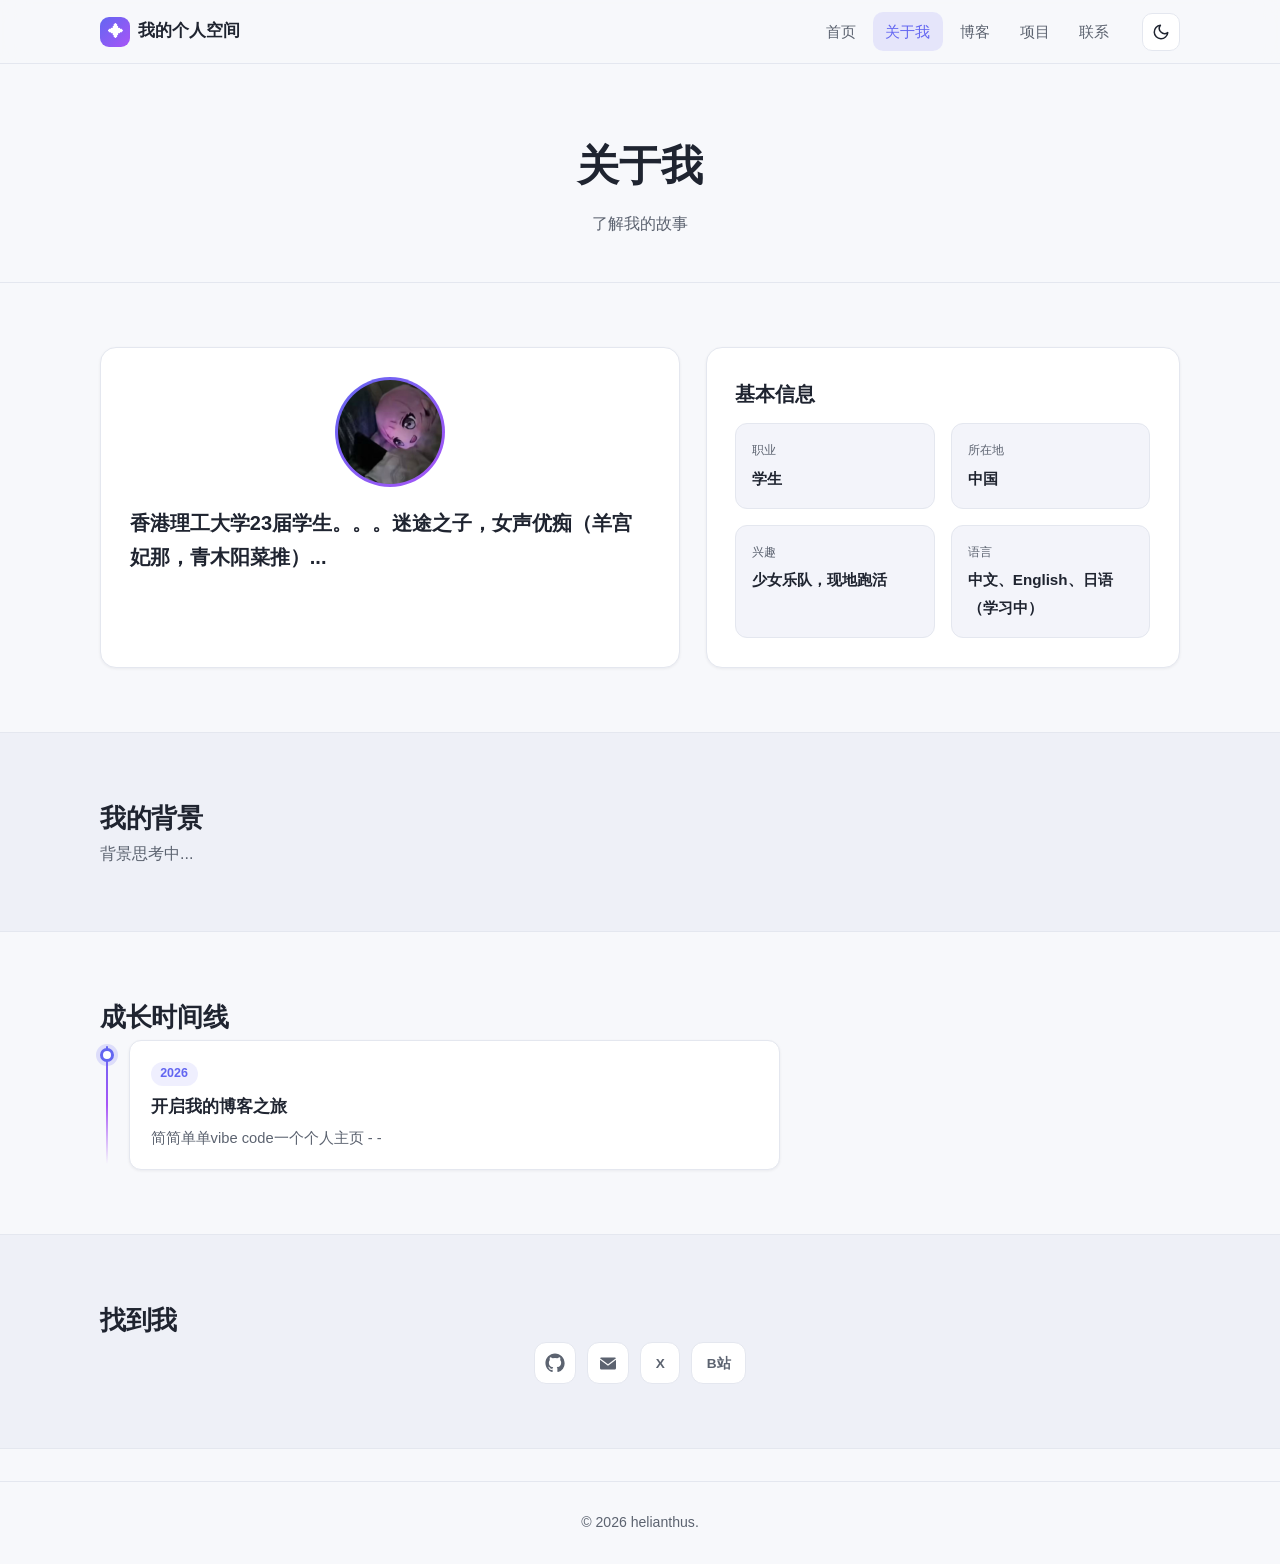
==== about.html @ b11412b5 "用新版个人博客替换原有内容" ====
<!doctype html>
<html lang="zh-CN">
<head>
  <meta charset="utf-8">
  <meta name="viewport" content="width=device-width, initial-scale=1">
  <title>关于我 - 我的个人空间</title>
  <meta name="description" content="了解我的故事、背景与成长轨迹。">
  <link rel="icon" href="assets/favicon.svg" type="image/svg+xml">
  <link rel="stylesheet" href="css/style.css">
</head>
<body>
  <header class="site-header">
    <div class="container nav-wrap">
      <a class="brand" href="index.html">
        <span class="brand-mark">✦</span>
        <span id="brand-name">我的个人空间</span>
      </a>
      <nav id="site-nav"></nav>
      <button id="theme-toggle" class="icon-btn" aria-label="切换深色模式"></button>
      <button id="nav-toggle" class="icon-btn nav-toggle" aria-label="打开菜单">
        <svg viewBox="0 0 24 24" fill="none" stroke="currentColor" stroke-width="2" stroke-linecap="round" aria-hidden="true">
          <path d="M3 6h18M3 12h18M3 18h18"/>
        </svg>
      </button>
    </div>
  </header>

  <main>
    <section class="page-hero">
      <div class="container">
        <h1>关于我</h1>
        <p>了解我的故事</p>
      </div>
    </section>

    <section class="section">
      <div class="container about-grid">
        <div class="about-card reveal">
          <img class="about-avatar js-avatar" src="assets/avatar.svg" alt="头像">
          <h2 id="about-intro"></h2>
        </div>
        <div class="about-card reveal">
          <h3>基本信息</h3>
          <div class="facts-grid" id="about-facts"></div>
        </div>
      </div>
    </section>

    <section class="section section-alt">
      <div class="container reveal">
        <h2 class="section-title">我的背景</h2>
        <p class="prose" id="about-background"></p>
      </div>
    </section>

    <section class="section">
      <div class="container reveal">
        <h2 class="section-title">成长时间线</h2>
        <ol class="timeline" id="about-timeline"></ol>
      </div>
    </section>

    <section class="section section-alt">
      <div class="container reveal">
        <h2 class="section-title">找到我</h2>
        <div class="social-links social-links-large js-social"></div>
      </div>
    </section>
  </main>

  <footer class="site-footer">
    <div class="container" id="footer-text"></div>
  </footer>

  <div id="config-error" hidden></div>
  <script src="js/markdown.js"></script>
  <script src="js/main.js"></script>
</body>
</html>
---- css/style.css ----
/* ============================================================
   个人博客样式表
   主题色由 js/main.js 根据 data/site.json 自动覆盖
   ============================================================ */

:root {
  --accent: #6366f1;
  --accent-2: #a855f7;
  --bg: #f7f8fb;
  --bg-alt: #eef0f7;
  --surface: #ffffff;
  --surface-2: #f3f4fa;
  --text: #1f2430;
  --text-muted: #5c6370;
  --border: #e4e7ef;
  --shadow-sm: 0 1px 3px rgba(20, 24, 40, 0.06);
  --shadow-md: 0 8px 24px rgba(20, 24, 40, 0.08);
  --shadow-lg: 0 20px 48px rgba(20, 24, 40, 0.14);
  --header-h: 64px;
  --radius: 16px;
  --container: 1080px;
  --font: -apple-system, BlinkMacSystemFont, "Segoe UI", "PingFang SC",
    "Hiragino Sans GB", "Microsoft YaHei", "Noto Sans SC", sans-serif;
  --mono: "SF Mono", "JetBrains Mono", Consolas, "Courier New", monospace;
  color-scheme: light;
}

[data-theme="dark"] {
  --bg: #0f1117;
  --bg-alt: #141722;
  --surface: #1a1e2a;
  --surface-2: #212637;
  --text: #e8eaf2;
  --text-muted: #9aa1b4;
  --border: #2a3042;
  --shadow-sm: 0 1px 3px rgba(0, 0, 0, 0.3);
  --shadow-md: 0 8px 24px rgba(0, 0, 0, 0.35);
  --shadow-lg: 0 20px 48px rgba(0, 0, 0, 0.5);
  color-scheme: dark;
}

* {
  box-sizing: border-box;
  margin: 0;
  padding: 0;
}

html {
  scroll-behavior: smooth;
}

body {
  font-family: var(--font);
  background: var(--bg);
  color: var(--text);
  line-height: 1.7;
  -webkit-font-smoothing: antialiased;
  transition: background 0.3s ease, color 0.3s ease;
}

img {
  max-width: 100%;
  display: block;
}

a {
  color: var(--accent);
  text-decoration: none;
}

a:hover {
  text-decoration: none;
}

.container {
  width: min(var(--container), 100% - 2.5rem);
  margin-inline: auto;
}

/* ---------- 顶部导航 ---------- */
.site-header {
  position: sticky;
  top: 0;
  z-index: 100;
  height: var(--header-h);
  background: color-mix(in srgb, var(--bg) 82%, transparent);
  -webkit-backdrop-filter: blur(14px);
  backdrop-filter: blur(14px);
  border-bottom: 1px solid var(--border);
}

.nav-wrap {
  height: 100%;
  display: flex;
  align-items: center;
  gap: 1.25rem;
}

.brand {
  display: inline-flex;
  align-items: center;
  gap: 0.5rem;
  font-weight: 700;
  font-size: 1.05rem;
  color: var(--text);
  margin-right: auto;
}

.brand-mark {
  width: 30px;
  height: 30px;
  border-radius: 9px;
  background: linear-gradient(135deg, var(--accent), var(--accent-2));
  display: inline-flex;
  align-items: center;
  justify-content: center;
  color: #fff;
  font-size: 0.95rem;
  flex: none;
}

#site-nav {
  display: flex;
  align-items: center;
  gap: 0.25rem;
}

.nav-link {
  padding: 0.45rem 0.8rem;
  border-radius: 10px;
  color: var(--text-muted);
  font-size: 0.94rem;
  font-weight: 500;
  transition: color 0.2s ease, background 0.2s ease;
}

.nav-link:hover {
  color: var(--text);
  background: var(--surface-2);
}

.nav-link.active {
  color: var(--accent);
  background: color-mix(in srgb, var(--accent) 12%, transparent);
}

.icon-btn {
  width: 38px;
  height: 38px;
  border: 1px solid var(--border);
  border-radius: 10px;
  background: var(--surface);
  color: var(--text);
  cursor: pointer;
  display: inline-flex;
  align-items: center;
  justify-content: center;
  transition: border-color 0.2s ease, transform 0.2s ease;
}

.icon-btn:hover {
  border-color: var(--accent);
  transform: translateY(-1px);
}

.icon-btn svg {
  width: 18px;
  height: 18px;
}

.nav-toggle {
  display: none;
}

/* ---------- 首页 Hero ---------- */
.hero {
  position: relative;
  overflow: hidden;
  padding: 5.5rem 0 4.5rem;
  text-align: center;
}

.hero-glow {
  position: absolute;
  inset: -20% -10% auto;
  height: 520px;
  background:
    radial-gradient(420px 280px at 30% 20%, color-mix(in srgb, var(--accent) 22%, transparent), transparent 70%),
    radial-gradient(420px 280px at 72% 30%, color-mix(in srgb, var(--accent-2) 20%, transparent), transparent 70%);
  pointer-events: none;
}

.hero-inner {
  position: relative;
  display: flex;
  flex-direction: column;
  align-items: center;
}

.hero-avatar {
  width: 128px;
  height: 128px;
  border-radius: 50%;
  object-fit: cover;
  padding: 4px;
  background: linear-gradient(135deg, var(--accent), var(--accent-2));
  box-shadow: var(--shadow-md);
  margin-bottom: 1.6rem;
}

.hero-avatar img {
  border-radius: 50%;
}

.hero-greeting {
  color: var(--text-muted);
  font-size: 1.05rem;
  margin-bottom: 0.3rem;
}

.hero-name {
  font-size: clamp(2.2rem, 6vw, 3.2rem);
  font-weight: 800;
  letter-spacing: -0.02em;
  background: linear-gradient(120deg, var(--accent), var(--accent-2));
  -webkit-background-clip: text;
  background-clip: text;
  -webkit-text-fill-color: transparent;
  margin-bottom: 0.4rem;
}

.hero-roles {
  min-height: 2em;
  font-size: 1.15rem;
  font-weight: 600;
  color: var(--text);
  margin-bottom: 1.1rem;
}

.typing-cursor {
  display: inline-block;
  width: 2px;
  height: 1.15em;
  background: var(--accent);
  margin-left: 3px;
  vertical-align: text-bottom;
  animation: blink 1s step-end infinite;
}

@keyframes blink {
  50% {
    opacity: 0;
  }
}

.hero-desc {
  max-width: 560px;
  color: var(--text-muted);
  margin: 0 auto 1.8rem;
}

.hero-actions {
  display: flex;
  gap: 0.8rem;
  flex-wrap: wrap;
  justify-content: center;
  margin-bottom: 2rem;
}

.social-links {
  display: flex;
  gap: 0.7rem;
  flex-wrap: wrap;
  justify-content: center;
}

.social-link,
.social-pill {
  display: inline-flex;
  align-items: center;
  justify-content: center;
  width: 42px;
  height: 42px;
  border-radius: 12px;
  border: 1px solid var(--border);
  background: var(--surface);
  color: var(--text-muted);
  transition: all 0.2s ease;
}

.social-link svg {
  width: 20px;
  height: 20px;
}

.social-link:hover {
  color: var(--accent);
  border-color: var(--accent);
  transform: translateY(-3px);
  box-shadow: var(--shadow-sm);
}

.social-pill {
  width: auto;
  padding: 0 0.9rem;
  font-size: 0.85rem;
  font-weight: 600;
}

.social-pill:hover {
  color: #fff;
  background: linear-gradient(135deg, var(--accent), var(--accent-2));
  border-color: transparent;
  transform: translateY(-3px);
}

/* ---------- 通用区块 ---------- */
.section {
  padding: 4rem 0;
}

.section-alt {
  background: var(--bg-alt);
  border-block: 1px solid var(--border);
}

.section-head {
  display: flex;
  align-items: baseline;
  justify-content: space-between;
  gap: 1rem;
  margin-bottom: 1.8rem;
}

.section-title,
.section-head h2 {
  font-size: 1.6rem;
  font-weight: 700;
  letter-spacing: -0.01em;
}

.more-link {
  font-size: 0.92rem;
  font-weight: 600;
  color: var(--accent);
  white-space: nowrap;
}

/* ---------- 页面头部（二级页） ---------- */
.page-hero {
  padding: 4.2rem 0 2.8rem;
  text-align: center;
  border-bottom: 1px solid var(--border);
}

.page-hero h1 {
  font-size: clamp(1.9rem, 5vw, 2.6rem);
  font-weight: 800;
  margin-bottom: 0.5rem;
}

.page-hero p {
  color: var(--text-muted);
}

/* ---------- 按钮 ---------- */
.btn {
  display: inline-flex;
  align-items: center;
  justify-content: center;
  padding: 0.7rem 1.5rem;
  border-radius: 12px;
  font-size: 0.95rem;
  font-weight: 600;
  border: 1px solid transparent;
  cursor: pointer;
  transition: all 0.2s ease;
}

.btn-primary {
  color: #fff;
  background: linear-gradient(135deg, var(--accent), var(--accent-2));
  box-shadow: 0 6px 18px color-mix(in srgb, var(--accent) 35%, transparent);
}

.btn-primary:hover {
  transform: translateY(-2px);
  box-shadow: 0 10px 26px color-mix(in srgb, var(--accent) 45%, transparent);
}

.btn-ghost {
  color: var(--text);
  border-color: var(--border);
  background: var(--surface);
}

.btn-ghost:hover {
  border-color: var(--accent);
  color: var(--accent);
  transform: translateY(-2px);
}

/* ---------- 文章卡片 ---------- */
.post-grid,
.project-grid {
  display: grid;
  grid-template-columns: repeat(auto-fill, minmax(300px, 1fr));
  gap: 1.4rem;
}

.post-card,
.project-card {
  background: var(--surface);
  border: 1px solid var(--border);
  border-radius: var(--radius);
  padding: 1.5rem;
  box-shadow: var(--shadow-sm);
  display: flex;
  flex-direction: column;
  gap: 0.7rem;
  transition: transform 0.25s ease, box-shadow 0.25s ease, border-color 0.25s ease;
}

.post-card:hover,
.project-card:hover {
  transform: translateY(-5px);
  border-color: color-mix(in srgb, var(--accent) 45%, var(--border));
  box-shadow: var(--shadow-md);
}

.post-meta {
  display: flex;
  align-items: center;
  gap: 0.6rem;
  flex-wrap: wrap;
  font-size: 0.82rem;
  color: var(--text-muted);
}

.post-card h3 {
  font-size: 1.15rem;
  font-weight: 700;
  line-height: 1.45;
}

.post-card h3 a {
  color: var(--text);
  transition: color 0.2s ease;
}

.post-card h3 a:hover {
  color: var(--accent);
}

.post-summary {
  color: var(--text-muted);
  font-size: 0.92rem;
  flex: 1;
}

.post-more {
  font-size: 0.88rem;
  font-weight: 600;
}

.tag {
  display: inline-block;
  padding: 0.18rem 0.6rem;
  border-radius: 999px;
  background: color-mix(in srgb, var(--accent) 10%, transparent);
  color: var(--accent);
  font-size: 0.76rem;
  font-weight: 600;
}

.tag-link:hover {
  background: color-mix(in srgb, var(--accent) 20%, transparent);
}

.tag-info {
  margin-bottom: 1.5rem;
  color: var(--text-muted);
  font-size: 0.92rem;
}

.empty {
  color: var(--text-muted);
  text-align: center;
  padding: 3rem 0;
}

/* ---------- 关于页 ---------- */
.about-grid {
  display: grid;
  grid-template-columns: 1.1fr 0.9fr;
  gap: 1.6rem;
}

.about-card {
  background: var(--surface);
  border: 1px solid var(--border);
  border-radius: var(--radius);
  padding: 1.8rem;
  box-shadow: var(--shadow-sm);
}

.about-avatar {
  width: 110px;
  height: 110px;
  border-radius: 50%;
  object-fit: cover;
  padding: 3px;
  background: linear-gradient(135deg, var(--accent), var(--accent-2));
  margin: 0 auto 1.2rem;
}

.about-card h2,
.about-card h3 {
  font-size: 1.25rem;
  margin-bottom: 0.8rem;
}

.about-card p {
  color: var(--text-muted);
}

.facts-grid {
  display: grid;
  grid-template-columns: repeat(2, 1fr);
  gap: 1rem;
}

.fact-card {
  background: var(--surface-2);
  border: 1px solid var(--border);
  border-radius: 12px;
  padding: 1rem;
}

.fact-label {
  display: block;
  font-size: 0.78rem;
  color: var(--text-muted);
  margin-bottom: 0.2rem;
}

.fact-value {
  font-weight: 600;
  font-size: 0.95rem;
}

.prose {
  color: var(--text-muted);
  max-width: 720px;
}

/* ---------- 时间线 ---------- */
.timeline {
  list-style: none;
  max-width: 680px;
  position: relative;
  padding-left: 1.8rem;
}

.timeline::before {
  content: "";
  position: absolute;
  left: 6px;
  top: 6px;
  bottom: 6px;
  width: 2px;
  background: linear-gradient(180deg, var(--accent), var(--accent-2), transparent);
  border-radius: 2px;
}

.timeline-item {
  position: relative;
  padding-bottom: 2rem;
}

.timeline-item:last-child {
  padding-bottom: 0;
}

.timeline-dot {
  position: absolute;
  left: -1.8rem;
  top: 8px;
  width: 14px;
  height: 14px;
  border-radius: 50%;
  background: var(--surface);
  border: 3px solid var(--accent);
  box-shadow: 0 0 0 4px color-mix(in srgb, var(--accent) 18%, transparent);
}

.timeline-card {
  background: var(--surface);
  border: 1px solid var(--border);
  border-radius: 12px;
  padding: 1.1rem 1.3rem;
  box-shadow: var(--shadow-sm);
}

.timeline-date {
  display: inline-block;
  font-size: 0.78rem;
  font-weight: 700;
  color: var(--accent);
  background: color-mix(in srgb, var(--accent) 10%, transparent);
  padding: 0.1rem 0.6rem;
  border-radius: 999px;
  margin-bottom: 0.4rem;
}

.timeline-card h3 {
  font-size: 1.05rem;
  margin-bottom: 0.3rem;
}

.timeline-card p {
  color: var(--text-muted);
  font-size: 0.92rem;
}

/* ---------- 项目页 ---------- */
.project-card h3 {
  font-size: 1.15rem;
}

.project-card p {
  color: var(--text-muted);
  font-size: 0.92rem;
  flex: 1;
}

.project-tags {
  display: flex;
  gap: 0.4rem;
  flex-wrap: wrap;
}

.project-link {
  font-size: 0.88rem;
  font-weight: 600;
}

/* ---------- 联系页 ---------- */
.contact-wrap {
  display: flex;
  justify-content: center;
}

.contact-card {
  max-width: 560px;
  width: 100%;
  text-align: center;
  background: var(--surface);
  border: 1px solid var(--border);
  border-radius: var(--radius);
  padding: 3rem 2.2rem;
  box-shadow: var(--shadow-md);
}

.contact-card h2 {
  font-size: 1.5rem;
  margin-bottom: 0.8rem;
}

.contact-card p {
  color: var(--text-muted);
  margin-bottom: 1.8rem;
}

.contact-card .btn {
  margin-bottom: 1.8rem;
}

/* ---------- 文章阅读页 ---------- */
.section-post {
  padding-top: 2.5rem;
}

.back-link {
  display: inline-block;
  color: var(--text-muted);
  font-size: 0.92rem;
  margin-bottom: 1.4rem;
  transition: color 0.2s ease;
}

.back-link:hover {
  color: var(--accent);
}

.post-article {
  max-width: 760px;
  margin-inline: auto;
  background: var(--surface);
  border: 1px solid var(--border);
  border-radius: var(--radius);
  padding: 2.6rem 2.4rem;
  box-shadow: var(--shadow-sm);
}

.post-header {
  border-bottom: 1px solid var(--border);
  padding-bottom: 1.4rem;
  margin-bottom: 1.8rem;
}

.post-header h1 {
  font-size: clamp(1.6rem, 4vw, 2.1rem);
  font-weight: 800;
  line-height: 1.35;
  margin-bottom: 0.8rem;
}

.post-content {
  font-size: 1.02rem;
}

.post-content > * + * {
  margin-top: 1.1rem;
}

.post-content h1,
.post-content h2,
.post-content h3,
.post-content h4 {
  font-weight: 700;
  line-height: 1.4;
  margin-top: 2.1rem;
}

.post-content h1 {
  font-size: 1.7rem;
}

.post-content h2 {
  font-size: 1.4rem;
  padding-bottom: 0.35rem;
  border-bottom: 1px solid var(--border);
}

.post-content h3 {
  font-size: 1.18rem;
}

.post-content p {
  color: var(--text);
}

.post-content a {
  text-decoration: underline;
  text-underline-offset: 3px;
}

.post-content a:hover {
  text-decoration: none;
  color: var(--accent-2);
}

.post-content ul,
.post-content ol {
  padding-left: 1.5rem;
}

.post-content ul li,
.post-content ol li {
  margin-top: 0.4rem;
}

.post-content blockquote {
  border-left: 4px solid var(--accent);
  background: var(--surface-2);
  border-radius: 0 12px 12px 0;
  padding: 0.9rem 1.2rem;
  color: var(--text-muted);
  font-style: italic;
}

.post-content code {
  font-family: var(--mono);
  font-size: 0.88em;
  background: var(--surface-2);
  border: 1px solid var(--border);
  border-radius: 6px;
  padding: 0.12em 0.4em;
}

.post-content pre {
  background: #161a26;
  color: #d7dbe8;
  border-radius: 12px;
  padding: 1.2rem 1.3rem;
  overflow-x: auto;
  font-size: 0.9rem;
  line-height: 1.6;
}

.post-content pre code {
  background: transparent;
  border: none;
  padding: 0;
  color: inherit;
  font-size: inherit;
}

.post-content img {
  border-radius: 12px;
  margin-inline: auto;
}

.post-content hr {
  border: none;
  height: 1px;
  background: var(--border);
  margin: 2rem 0;
}

.post-nav {
  max-width: 760px;
  margin: 1.6rem auto 0;
  display: flex;
  justify-content: space-between;
  gap: 1rem;
}

.post-nav-link {
  font-size: 0.9rem;
  font-weight: 600;
  color: var(--text-muted);
  max-width: 45%;
  transition: color 0.2s ease;
}

.post-nav-link:hover {
  color: var(--accent);
}

/* ---------- 首页关于预告 / CTA ---------- */
.about-teaser {
  text-align: center;
  max-width: 640px;
}

.about-teaser h2 {
  font-size: 1.6rem;
  margin-bottom: 1rem;
}

.about-teaser p {
  color: var(--text-muted);
  margin-bottom: 1.6rem;
}

.cta-box {
  text-align: center;
  background: linear-gradient(135deg, color-mix(in srgb, var(--accent) 10%, var(--surface)), color-mix(in srgb, var(--accent-2) 10%, var(--surface)));
  border: 1px solid var(--border);
  border-radius: var(--radius);
  padding: 3rem 2rem;
}

.cta-box h2 {
  font-size: 1.6rem;
  margin-bottom: 0.6rem;
}

.cta-box p {
  color: var(--text-muted);
  margin-bottom: 1.6rem;
}

/* ---------- 404 ---------- */
.notfound h1 {
  font-size: clamp(4rem, 14vw, 7rem);
  line-height: 1;
  background: linear-gradient(120deg, var(--accent), var(--accent-2));
  -webkit-background-clip: text;
  background-clip: text;
  -webkit-text-fill-color: transparent;
  margin-bottom: 0.6rem;
}

.notfound p {
  color: var(--text-muted);
  margin-bottom: 1.8rem;
}

/* ---------- 页脚 ---------- */
.site-footer {
  border-top: 1px solid var(--border);
  padding: 1.8rem 0;
  margin-top: 2rem;
  text-align: center;
  color: var(--text-muted);
  font-size: 0.88rem;
}

/* ---------- 配置加载错误提示 ---------- */
#config-error {
  background: #fdecea;
  color: #b3261e;
  border: 1px solid #f5c6c2;
  border-radius: 10px;
  padding: 0.8rem 1rem;
  margin: 1rem auto;
  max-width: var(--container);
  font-size: 0.9rem;
}

/* ---------- 滚动显现动画 ---------- */
.reveal {
  opacity: 0;
  transform: translateY(24px);
  transition: opacity 0.6s ease, transform 0.6s ease;
}

.reveal.visible {
  opacity: 1;
  transform: none;
}

/* ---------- 响应式 ---------- */
@media (max-width: 768px) {
  .nav-toggle {
    display: inline-flex;
  }

  #site-nav {
    position: fixed;
    top: var(--header-h);
    left: 0;
    right: 0;
    flex-direction: column;
    align-items: stretch;
    gap: 0.25rem;
    padding: 0.8rem 1.25rem 1.2rem;
    background: var(--surface);
    border-bottom: 1px solid var(--border);
    box-shadow: var(--shadow-lg);
    transform: translateY(-130%);
    transition: transform 0.28s ease;
  }

  body.nav-open #site-nav {
    transform: translateY(0);
  }

  .nav-link {
    padding: 0.7rem 0.9rem;
  }

  .hero {
    padding: 4rem 0 3.2rem;
  }

  .section {
    padding: 3rem 0;
  }

  .about-grid {
    grid-template-columns: 1fr;
  }

  .post-article {
    padding: 1.8rem 1.3rem;
  }

  .facts-grid {
    grid-template-columns: 1fr;
  }
}

@media (prefers-reduced-motion: reduce) {
  * {
    animation-duration: 0.01ms !important;
    animation-iteration-count: 1 !important;
    transition-duration: 0.01ms !important;
  }

  .reveal {
    opacity: 1;
    transform: none;
  }
}
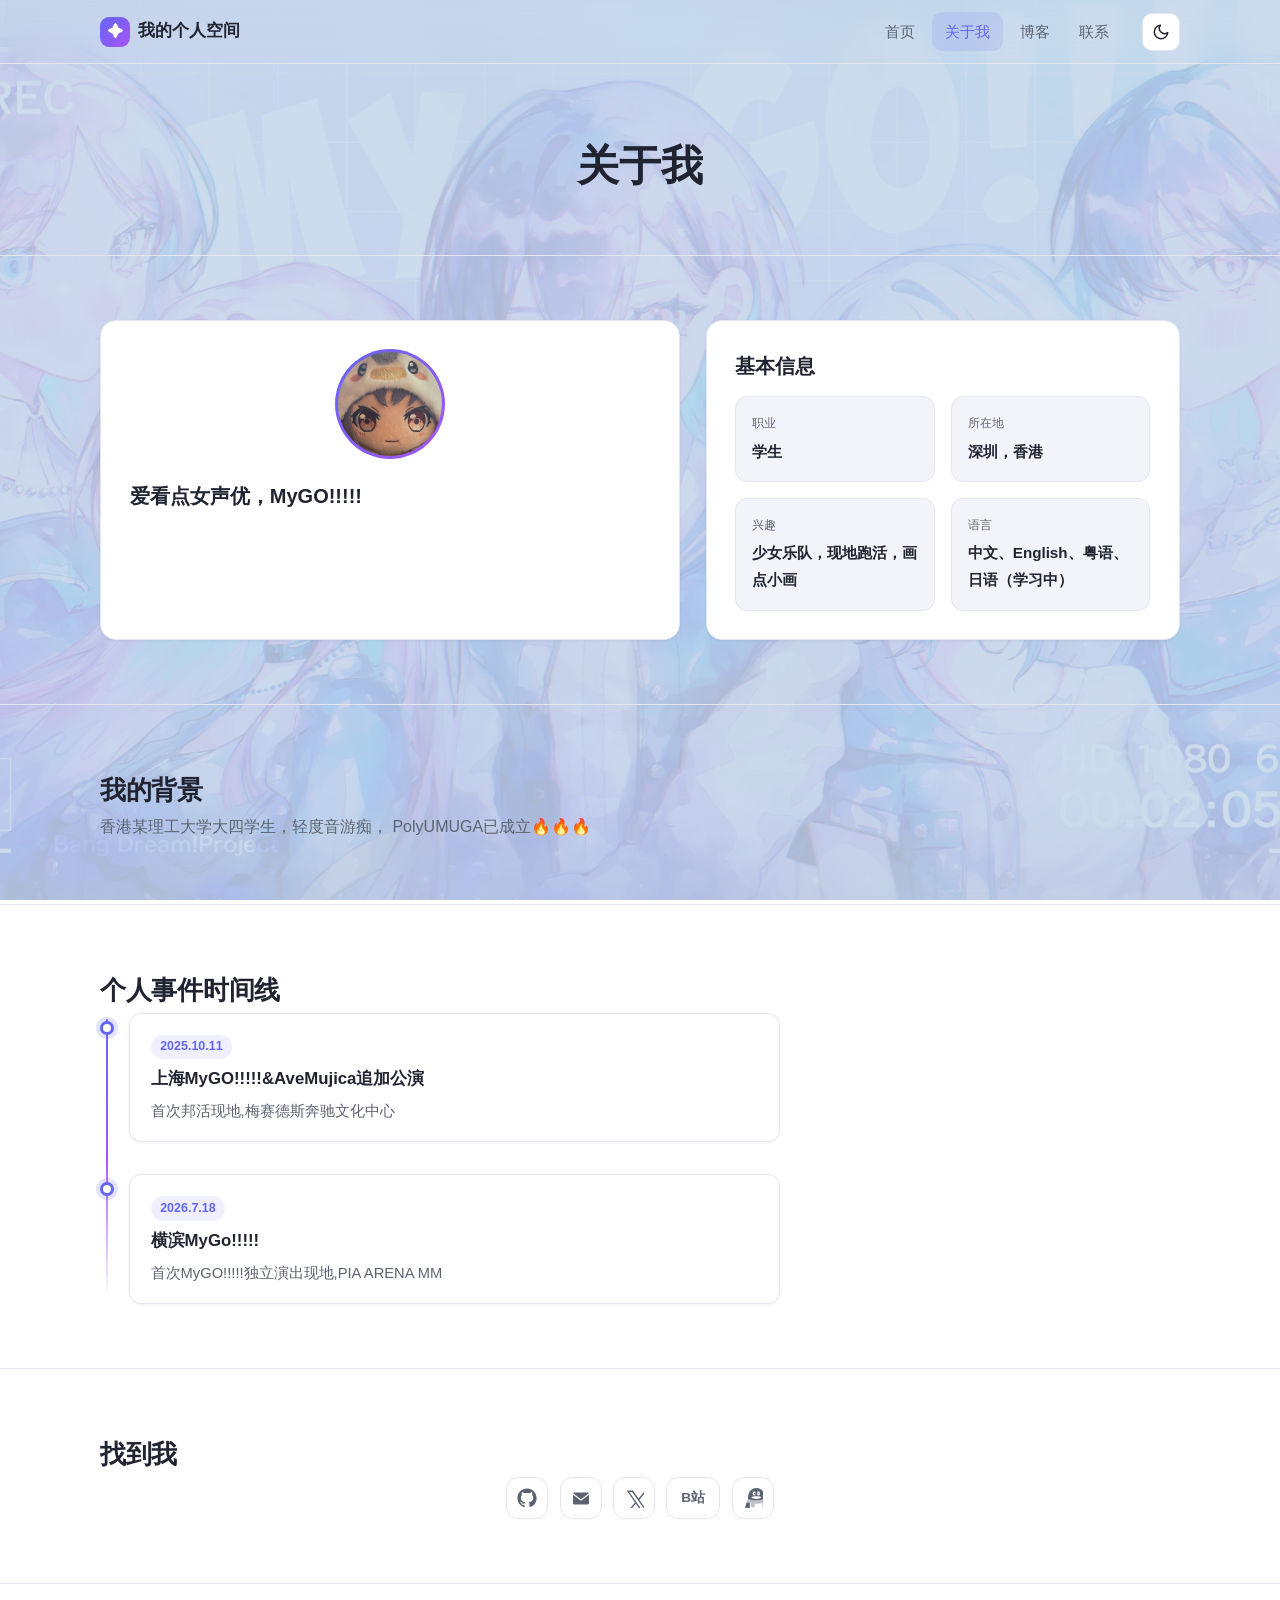
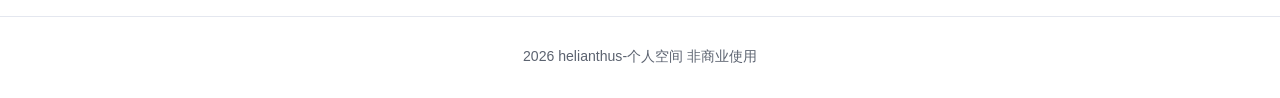
==== commit 7f51cc8a: "移除了"项目"，博客内容更新，添加了新的联系方式" ====
--- a/about.html
+++ b/about.html
@@ -29,7 +29,6 @@
     <section class="page-hero">
       <div class="container">
         <h1>关于我</h1>
-        <p>了解我的故事</p>
       </div>
     </section>
 
@@ -55,7 +54,7 @@
 
     <section class="section">
       <div class="container reveal">
-        <h2 class="section-title">成长时间线</h2>
+        <h2 class="section-title">个人事件时间线</h2>
         <ol class="timeline" id="about-timeline"></ol>
       </div>
     </section>
--- a/css/style.css
+++ b/css/style.css
@@ -6,8 +6,6 @@
 :root {
   --accent: #6366f1;
   --accent-2: #a855f7;
-  --bg: #f7f8fb;
-  --bg-alt: #eef0f7;
   --surface: #ffffff;
   --surface-2: #f3f4fa;
   --text: #1f2430;
@@ -26,8 +24,13 @@
 }
 
 [data-theme="dark"] {
-  --bg: #0f1117;
-  --bg-alt: #141722;
+body::before {
+  content: "";
+  position: fixed;
+  inset: 0;
+  background: rgba(48, 46, 46, 0.85);
+  z-index: -1;
+}
   --surface: #1a1e2a;
   --surface-2: #212637;
   --text: #e8eaf2;
@@ -49,13 +52,24 @@
   scroll-behavior: smooth;
 }
 
+body::before {
+  content: "";
+  position: fixed;
+  inset: 0;
+  background: rgba(197, 214, 234, 0.85);
+  z-index: -1;
+}
+
 body {
   font-family: var(--font);
-  background: var(--bg);
   color: var(--text);
   line-height: 1.7;
   -webkit-font-smoothing: antialiased;
   transition: background 0.3s ease, color 0.3s ease;
+  background-image: url("../assets/background.jpg");
+  background-size: cover;
+  background-position: center;
+  background-attachment: fixed;
 }
 
 img {
@@ -925,6 +939,13 @@
 
 /* ---------- 响应式 ---------- */
 @media (max-width: 768px) {
+  body {
+    background-image: url("../assets/background-mobile.jpg");
+    background-size: cover;
+    background-position: center;
+    background-attachment: scroll;
+  }
+
   .nav-toggle {
     display: inline-flex;
   }
